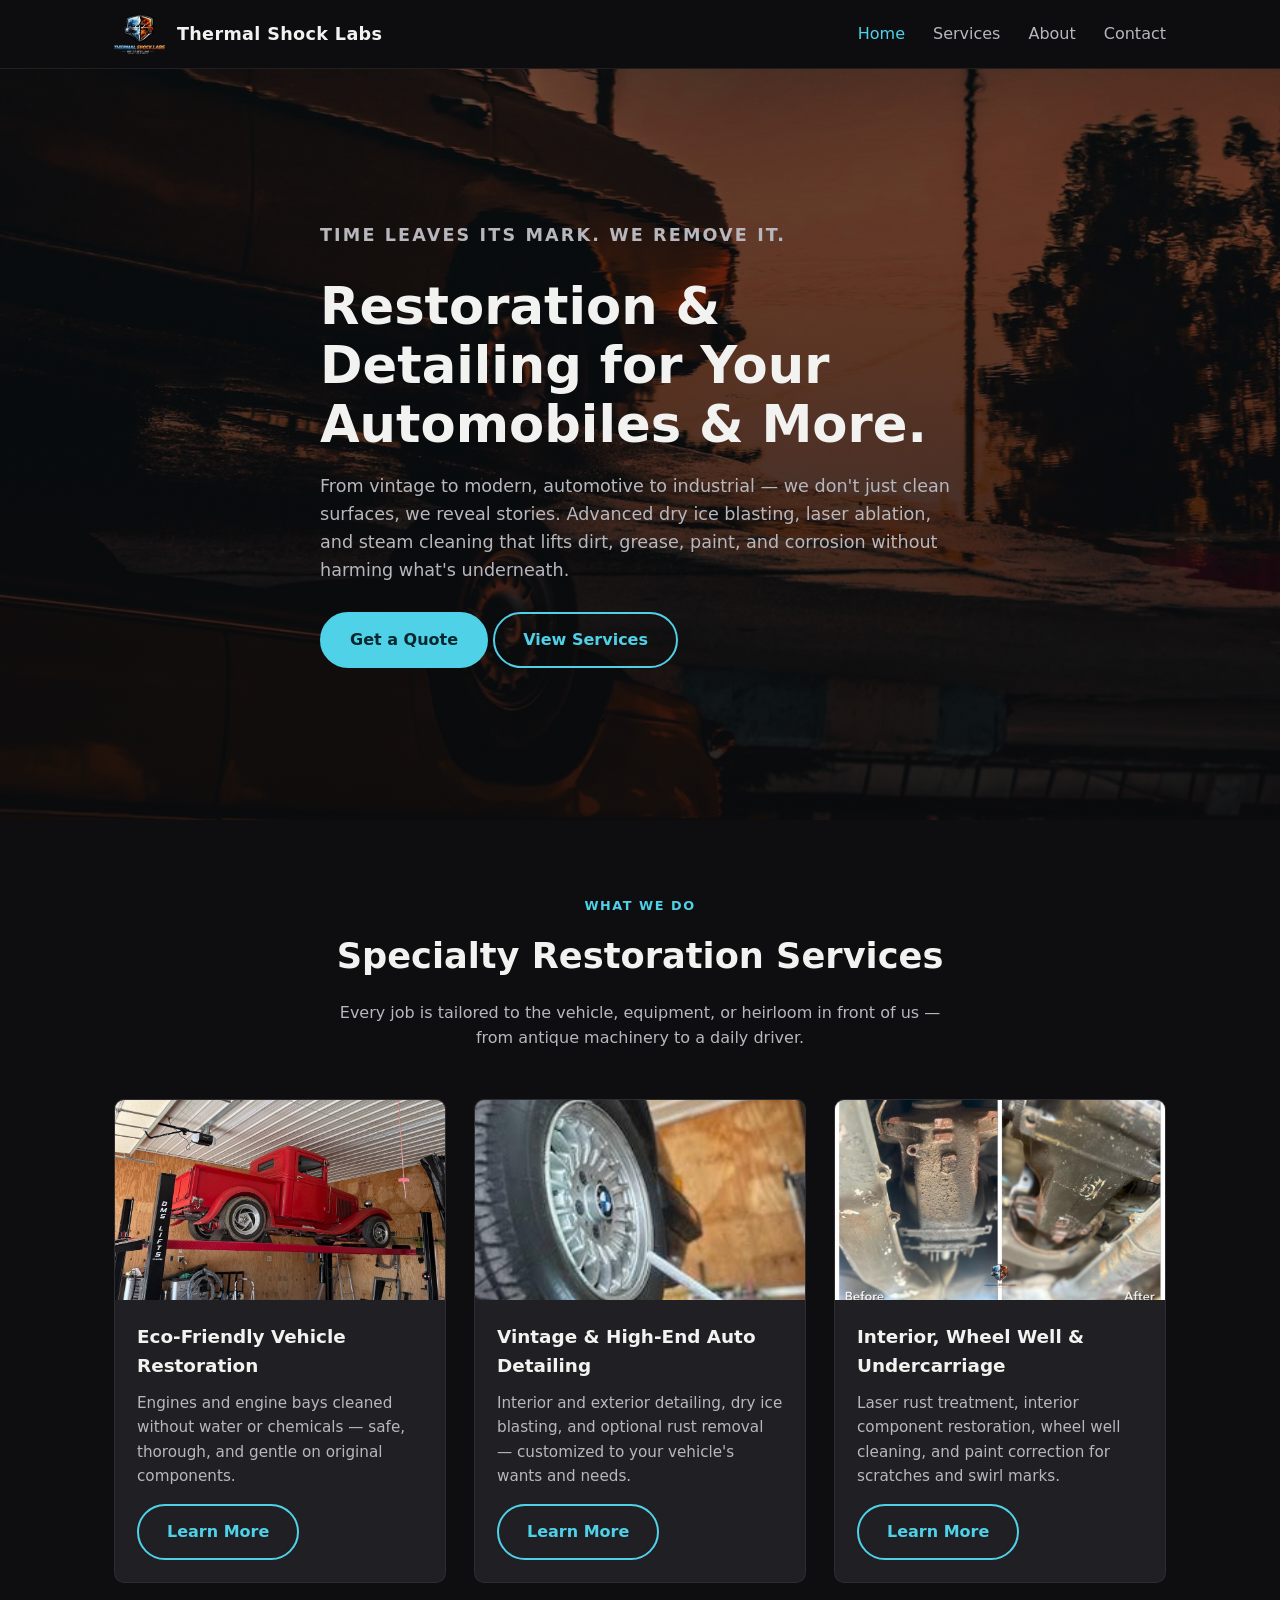
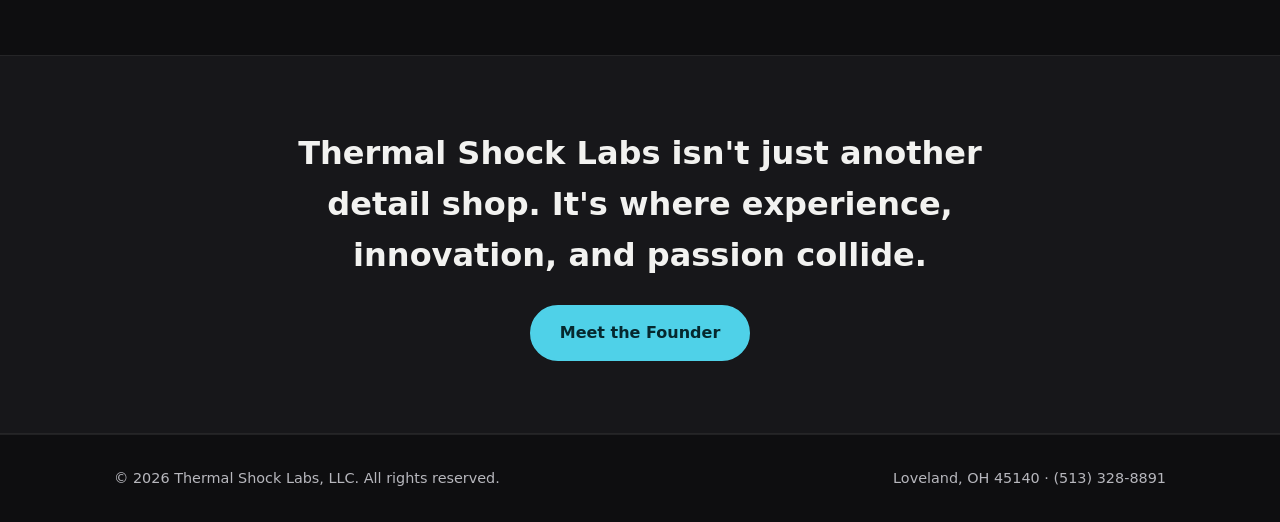
==== index.html @ bee341a7 "Rebuild Thermal Shock Labs site as static HTML/CSS/JS Ports content and photos from the original Squ" ====
<!DOCTYPE html>
<html lang="en">
<head>
  <meta charset="UTF-8" />
  <meta name="viewport" content="width=device-width, initial-scale=1.0" />
  <title>Thermal Shock Labs | Automotive Restoration &amp; Detailing</title>
  <meta name="description" content="Thermal Shock Labs offers eco-friendly dry ice blasting, laser ablation, and steam cleaning for automotive restoration and detailing in Loveland, OH." />
  <link rel="stylesheet" href="assets/css/styles.css" />
</head>
<body>
  <header class="site-header">
    <div class="container">
      <a class="brand" href="index.html">
        <img src="assets/images/logo.png" alt="Thermal Shock Labs logo" />
        Thermal Shock Labs
      </a>
      <nav class="nav-links">
        <a href="index.html">Home</a>
        <a href="services.html">Services</a>
        <a href="about.html">About</a>
        <a href="contact.html">Contact</a>
      </nav>
      <button class="nav-toggle" aria-label="Toggle navigation">&#9776;</button>
    </div>
  </header>

  <section class="hero" style="background-image: url('assets/images/hero.jpg');">
    <div class="container hero-content">
      <p class="hero-eyebrow">Time leaves its mark. We remove it.</p>
      <h1>Restoration &amp; Detailing for Your Automobiles &amp; More.</h1>
      <p>From vintage to modern, automotive to industrial — we don't just clean surfaces, we reveal stories. Advanced dry ice blasting, laser ablation, and steam cleaning that lifts dirt, grease, paint, and corrosion without harming what's underneath.</p>
      <a class="btn btn-primary" href="contact.html">Get a Quote</a>
      <a class="btn btn-outline" href="services.html">View Services</a>
    </div>
  </section>

  <section>
    <div class="container">
      <div class="section-heading">
        <span class="eyebrow">What We Do</span>
        <h2>Specialty Restoration Services</h2>
        <p>Every job is tailored to the vehicle, equipment, or heirloom in front of us — from antique machinery to a daily driver.</p>
      </div>
      <div class="services-grid">
        <article class="service-card">
          <img src="assets/images/service-eco-restoration.jpg" alt="Engine bay cleaned with dry ice blasting" />
          <div class="service-card-body">
            <h3>Eco-Friendly Vehicle Restoration</h3>
            <p>Engines and engine bays cleaned without water or chemicals — safe, thorough, and gentle on original components.</p>
            <a class="btn btn-outline" href="services.html">Learn More</a>
          </div>
        </article>
        <article class="service-card">
          <img src="assets/images/service-vintage-detailing.jpg" alt="Vintage car being detailed" />
          <div class="service-card-body">
            <h3>Vintage &amp; High-End Auto Detailing</h3>
            <p>Interior and exterior detailing, dry ice blasting, and optional rust removal — customized to your vehicle's wants and needs.</p>
            <a class="btn btn-outline" href="services.html">Learn More</a>
          </div>
        </article>
        <article class="service-card">
          <img src="assets/images/service-undercarriage.jpg" alt="Undercarriage and wheel well cleaning" />
          <div class="service-card-body">
            <h3>Interior, Wheel Well &amp; Undercarriage</h3>
            <p>Laser rust treatment, interior component restoration, wheel well cleaning, and paint correction for scratches and swirl marks.</p>
            <a class="btn btn-outline" href="services.html">Learn More</a>
          </div>
        </article>
      </div>
    </div>
  </section>

  <section class="callout">
    <div class="container">
      <h2>Thermal Shock Labs isn't just another detail shop. It's where experience, innovation, and passion collide.</h2>
      <a class="btn btn-primary" href="about.html">Meet the Founder</a>
    </div>
  </section>

  <footer class="site-footer">
    <div class="container">
      <span>&copy; 2026 Thermal Shock Labs, LLC. All rights reserved.</span>
      <span>Loveland, OH 45140 &middot; (513) 328-8891</span>
    </div>
  </footer>

  <script src="assets/js/script.js"></script>
</body>
</html>
---- assets/css/styles.css ----
:root {
  --color-bg: #0e0e10;
  --color-bg-alt: #17171a;
  --color-surface: #202024;
  --color-text: #f2f2f0;
  --color-text-muted: #b7b7bd;
  --color-accent: #4fd1e8;
  --color-accent-dark: #1c9cb5;
  --max-width: 1100px;
  --radius: 10px;
}

* { box-sizing: border-box; }

html { scroll-behavior: smooth; }

body {
  margin: 0;
  font-family: "Segoe UI", system-ui, -apple-system, sans-serif;
  background: var(--color-bg);
  color: var(--color-text);
  line-height: 1.6;
}

img { max-width: 100%; display: block; }

a { color: inherit; text-decoration: none; }

.container {
  max-width: var(--max-width);
  margin: 0 auto;
  padding: 0 24px;
}

/* Header */
.site-header {
  position: sticky;
  top: 0;
  z-index: 10;
  background: rgba(14, 14, 16, 0.9);
  backdrop-filter: blur(6px);
  border-bottom: 1px solid rgba(255,255,255,0.08);
}

.site-header .container {
  display: flex;
  align-items: center;
  justify-content: space-between;
  padding-top: 14px;
  padding-bottom: 14px;
}

.brand {
  display: flex;
  align-items: center;
  gap: 12px;
  font-weight: 700;
  font-size: 1.1rem;
  letter-spacing: 0.02em;
}

.brand img { height: 40px; width: auto; }

.nav-links {
  display: flex;
  gap: 28px;
  font-weight: 500;
}

.nav-links a {
  color: var(--color-text-muted);
  transition: color 0.15s ease;
}

.nav-links a:hover,
.nav-links a.active {
  color: var(--color-accent);
}

.nav-toggle {
  display: none;
  background: none;
  border: none;
  color: var(--color-text);
  font-size: 1.6rem;
  cursor: pointer;
}

/* Hero */
.hero {
  position: relative;
  min-height: 62vh;
  display: flex;
  align-items: center;
  background-size: cover;
  background-position: center;
  isolation: isolate;
}

.hero::before {
  content: "";
  position: absolute;
  inset: 0;
  background: linear-gradient(180deg, rgba(10,10,12,0.55) 0%, rgba(10,10,12,0.88) 100%);
  z-index: -1;
}

.hero-content { max-width: 640px; padding: 80px 0; }

.hero-eyebrow {
  color: var(--color-accent);
  text-transform: uppercase;
  letter-spacing: 0.12em;
  font-size: 0.85rem;
  font-weight: 600;
  margin-bottom: 14px;
}

.hero h1 {
  font-size: clamp(2rem, 5vw, 3.2rem);
  line-height: 1.15;
  margin: 0 0 18px;
}

.hero p {
  color: var(--color-text-muted);
  font-size: 1.1rem;
  margin: 0 0 28px;
}

/* Buttons */
.btn {
  display: inline-block;
  padding: 13px 28px;
  border-radius: 999px;
  font-weight: 600;
  border: 2px solid var(--color-accent);
  transition: background 0.15s ease, color 0.15s ease, transform 0.15s ease;
}

.btn-primary {
  background: var(--color-accent);
  color: #06282e;
}

.btn-primary:hover { background: var(--color-accent-dark); border-color: var(--color-accent-dark); transform: translateY(-1px); }

.btn-outline { color: var(--color-accent); }
.btn-outline:hover { background: var(--color-accent); color: #06282e; }

/* Sections */
section { padding: 72px 0; }

.section-heading { text-align: center; max-width: 640px; margin: 0 auto 48px; }

.section-heading .eyebrow {
  color: var(--color-accent);
  text-transform: uppercase;
  letter-spacing: 0.12em;
  font-size: 0.8rem;
  font-weight: 700;
}

.section-heading h2 { font-size: clamp(1.6rem, 3vw, 2.2rem); margin: 10px 0 12px; }

.section-heading p { color: var(--color-text-muted); }

/* Services grid */
.services-grid {
  display: grid;
  grid-template-columns: repeat(auto-fit, minmax(280px, 1fr));
  gap: 28px;
}

.service-card {
  background: var(--color-surface);
  border-radius: var(--radius);
  overflow: hidden;
  border: 1px solid rgba(255,255,255,0.06);
  transition: transform 0.2s ease, border-color 0.2s ease;
}

.service-card:hover { transform: translateY(-4px); border-color: var(--color-accent); }

.service-card img { height: 200px; width: 100%; object-fit: cover; }

.service-card-body { padding: 22px; }

.service-card-body h3 { margin: 0 0 10px; font-size: 1.15rem; }

.service-card-body p { color: var(--color-text-muted); font-size: 0.95rem; margin: 0 0 16px; }

.service-card-body ul {
  margin: 0 0 16px;
  padding-left: 18px;
  color: var(--color-text-muted);
  font-size: 0.92rem;
}

.service-card-body ul li { margin-bottom: 4px; }

/* About */
.about-grid {
  display: grid;
  grid-template-columns: 1fr 1fr;
  gap: 48px;
  align-items: center;
}

.about-grid img { border-radius: var(--radius); }

.about-grid blockquote {
  margin: 24px 0 0;
  padding-left: 18px;
  border-left: 3px solid var(--color-accent);
  color: var(--color-text-muted);
  font-style: italic;
}

/* Quote / callout band */
.callout {
  background: var(--color-bg-alt);
  border-top: 1px solid rgba(255,255,255,0.06);
  border-bottom: 1px solid rgba(255,255,255,0.06);
  text-align: center;
}

.callout h2 { font-size: clamp(1.4rem, 3vw, 2rem); max-width: 760px; margin: 0 auto 24px; }

/* Contact */
.contact-card {
  background: var(--color-surface);
  border-radius: var(--radius);
  padding: 40px;
  max-width: 560px;
  margin: 0 auto;
  text-align: center;
  border: 1px solid rgba(255,255,255,0.06);
}

.contact-list {
  list-style: none;
  padding: 0;
  margin: 24px 0 0;
  display: flex;
  flex-direction: column;
  gap: 14px;
}

.contact-list a { color: var(--color-accent); font-weight: 600; }

/* Footer */
.site-footer {
  border-top: 1px solid rgba(255,255,255,0.08);
  padding: 32px 0;
  color: var(--color-text-muted);
  font-size: 0.9rem;
}

.site-footer .container {
  display: flex;
  flex-wrap: wrap;
  gap: 12px;
  align-items: center;
  justify-content: space-between;
}

@media (max-width: 720px) {
  .nav-links {
    position: absolute;
    top: 100%;
    left: 0;
    right: 0;
    background: var(--color-bg);
    flex-direction: column;
    padding: 20px 24px;
    border-bottom: 1px solid rgba(255,255,255,0.08);
    display: none;
  }
  .nav-links.open { display: flex; }
  .nav-toggle { display: block; }
  .about-grid { grid-template-columns: 1fr; }
}
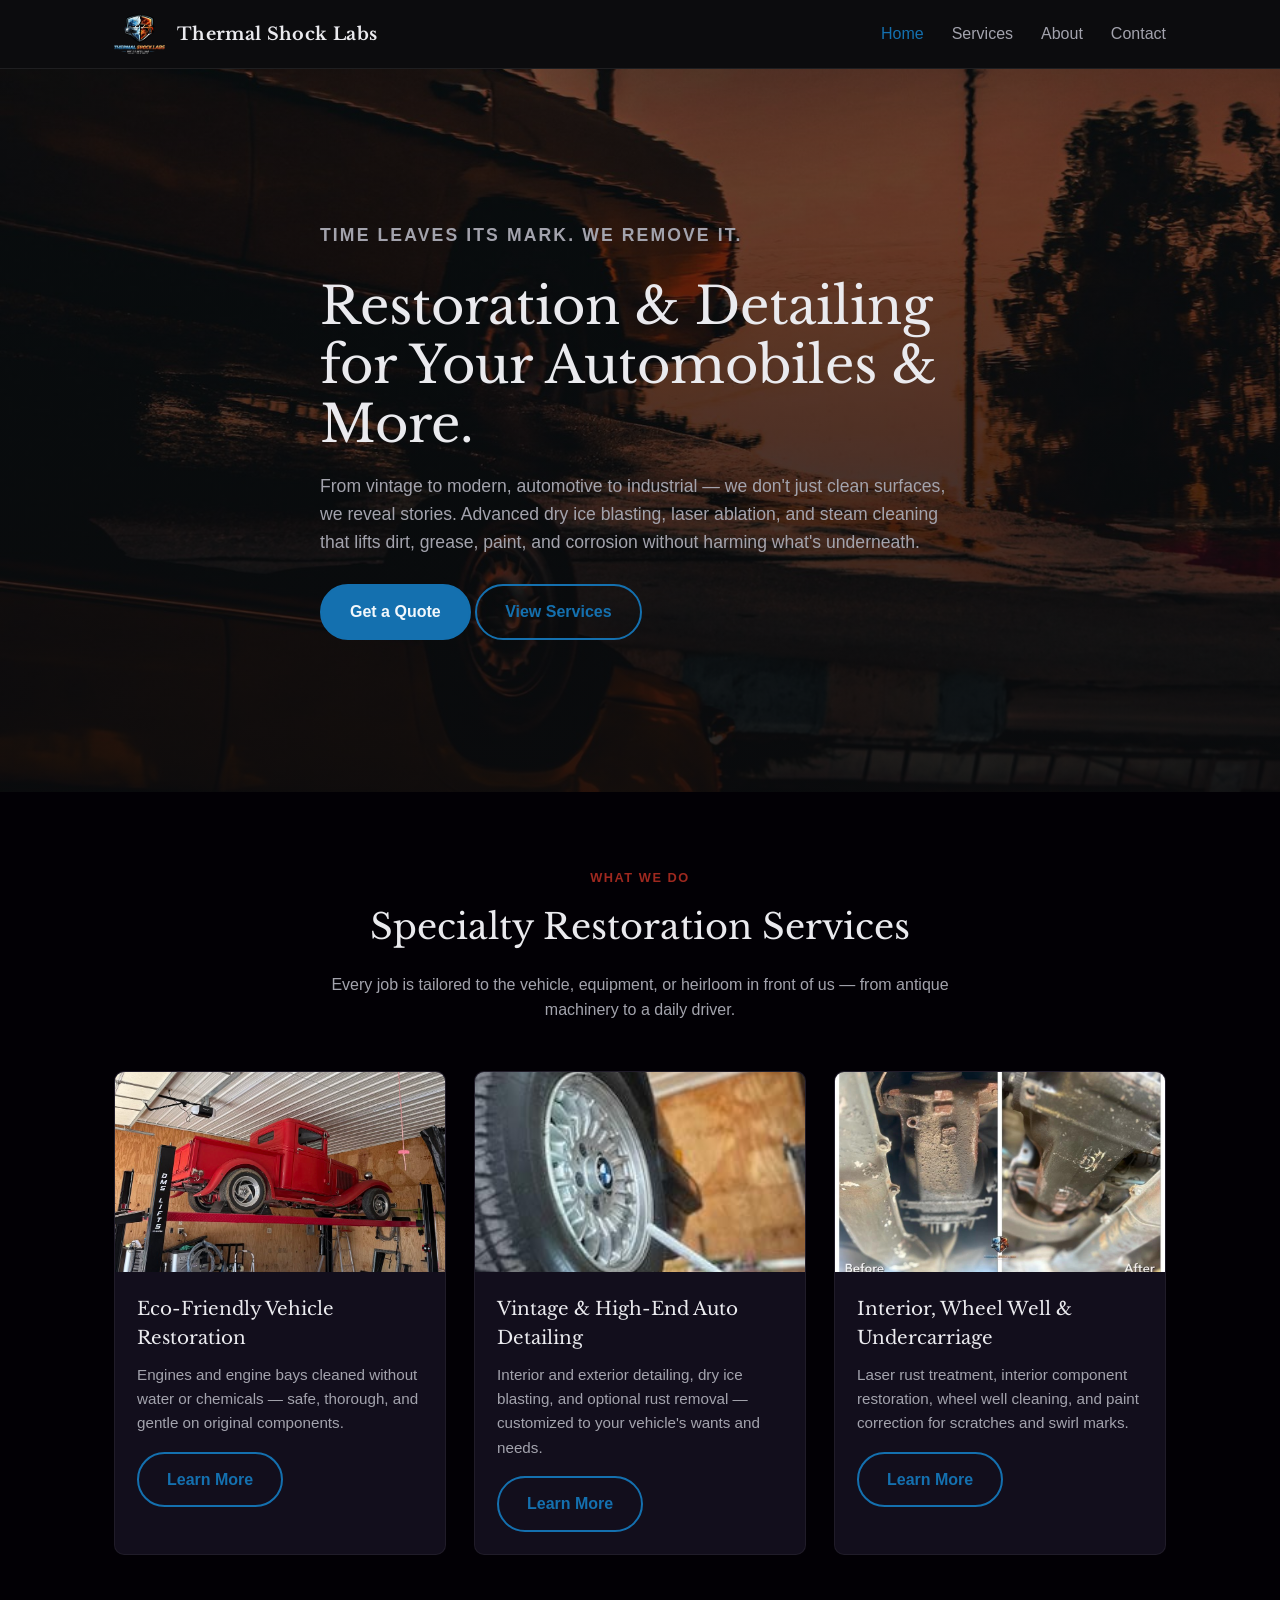
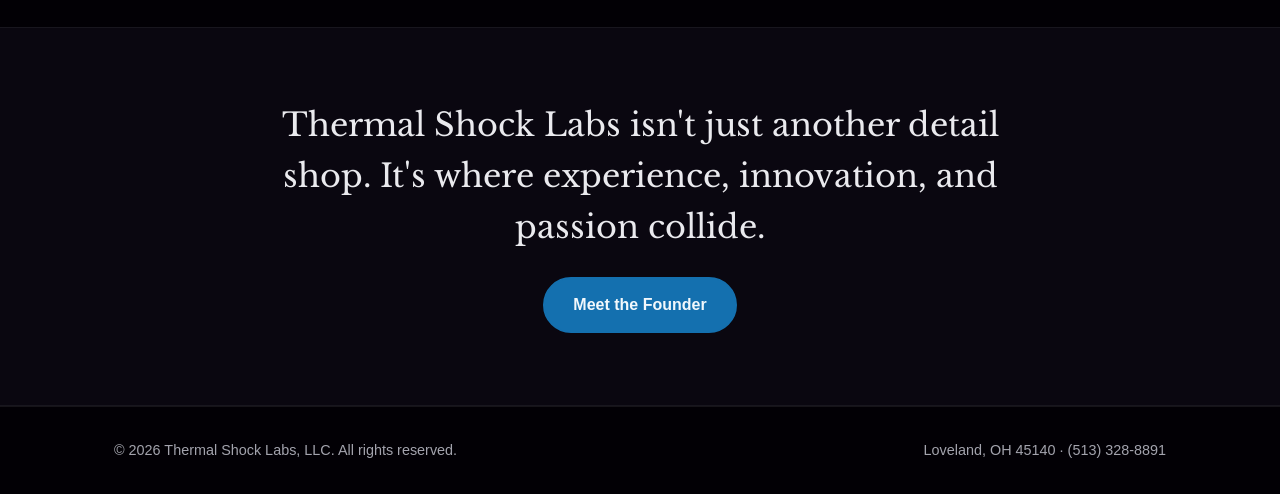
==== commit 3d67e5b2: "Use real site colors/fonts and fix mislabeled About photo Pulled the actual color/font values out of" ====
--- a/index.html
+++ b/index.html
@@ -5,6 +5,9 @@
   <meta name="viewport" content="width=device-width, initial-scale=1.0" />
   <title>Thermal Shock Labs | Automotive Restoration &amp; Detailing</title>
   <meta name="description" content="Thermal Shock Labs offers eco-friendly dry ice blasting, laser ablation, and steam cleaning for automotive restoration and detailing in Loveland, OH." />
+  <link rel="preconnect" href="https://fonts.googleapis.com" />
+  <link rel="preconnect" href="https://fonts.gstatic.com" crossorigin />
+  <link href="https://fonts.googleapis.com/css2?family=Libre+Baskerville:ital,wght@0,400;0,700;1,400&display=swap" rel="stylesheet" />
   <link rel="stylesheet" href="assets/css/styles.css" />
 </head>
 <body>
--- a/assets/css/styles.css
+++ b/assets/css/styles.css
@@ -1,11 +1,14 @@
 :root {
-  --color-bg: #0e0e10;
-  --color-bg-alt: #17171a;
-  --color-surface: #202024;
-  --color-text: #f2f2f0;
-  --color-text-muted: #b7b7bd;
-  --color-accent: #4fd1e8;
-  --color-accent-dark: #1c9cb5;
+  --color-bg: #020005;
+  --color-bg-alt: #0a0710;
+  --color-surface: #120e1c;
+  --color-text: #eaeaee;
+  --color-text-muted: #a3a3ad;
+  --color-accent: #1470af;
+  --color-accent-dark: #0c3f6f;
+  --color-heat: #9e281f;
+  --font-heading: "Libre Baskerville", Georgia, "Times New Roman", serif;
+  --font-body: "Helvetica Neue", Helvetica, Arial, sans-serif;
   --max-width: 1100px;
   --radius: 10px;
 }
@@ -16,10 +19,15 @@
 
 body {
   margin: 0;
-  font-family: "Segoe UI", system-ui, -apple-system, sans-serif;
+  font-family: var(--font-body);
   background: var(--color-bg);
   color: var(--color-text);
   line-height: 1.6;
+}
+
+h1, h2, h3, .brand {
+  font-family: var(--font-heading);
+  font-weight: 400;
 }
 
 img { max-width: 100%; display: block; }
@@ -108,7 +116,7 @@
 .hero-content { max-width: 640px; padding: 80px 0; }
 
 .hero-eyebrow {
-  color: var(--color-accent);
+  color: var(--color-heat);
   text-transform: uppercase;
   letter-spacing: 0.12em;
   font-size: 0.85rem;
@@ -140,13 +148,13 @@
 
 .btn-primary {
   background: var(--color-accent);
-  color: #06282e;
+  color: #f2f8fc;
 }
 
 .btn-primary:hover { background: var(--color-accent-dark); border-color: var(--color-accent-dark); transform: translateY(-1px); }
 
 .btn-outline { color: var(--color-accent); }
-.btn-outline:hover { background: var(--color-accent); color: #06282e; }
+.btn-outline:hover { background: var(--color-accent); color: #f2f8fc; }
 
 /* Sections */
 section { padding: 72px 0; }
@@ -154,7 +162,7 @@
 .section-heading { text-align: center; max-width: 640px; margin: 0 auto 48px; }
 
 .section-heading .eyebrow {
-  color: var(--color-accent);
+  color: var(--color-heat);
   text-transform: uppercase;
   letter-spacing: 0.12em;
   font-size: 0.8rem;
@@ -212,7 +220,7 @@
 .about-grid blockquote {
   margin: 24px 0 0;
   padding-left: 18px;
-  border-left: 3px solid var(--color-accent);
+  border-left: 3px solid var(--color-heat);
   color: var(--color-text-muted);
   font-style: italic;
 }
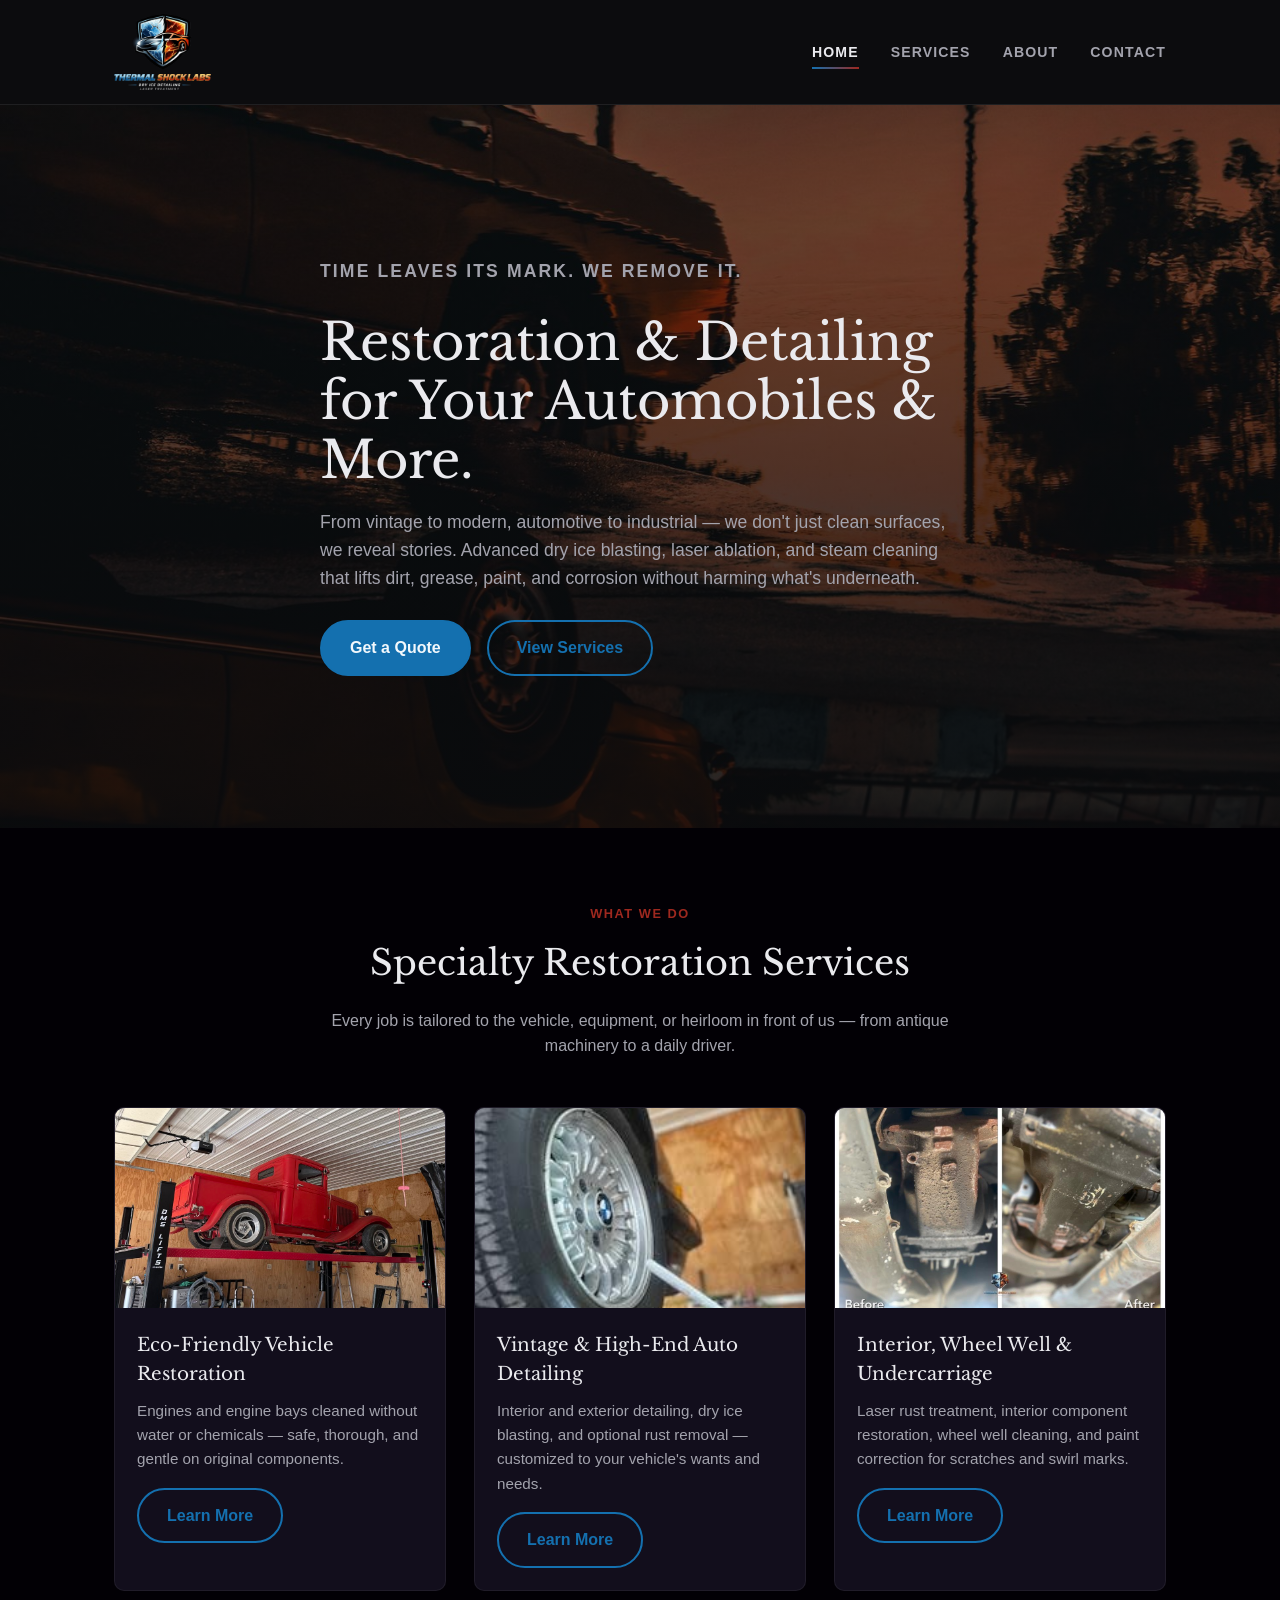
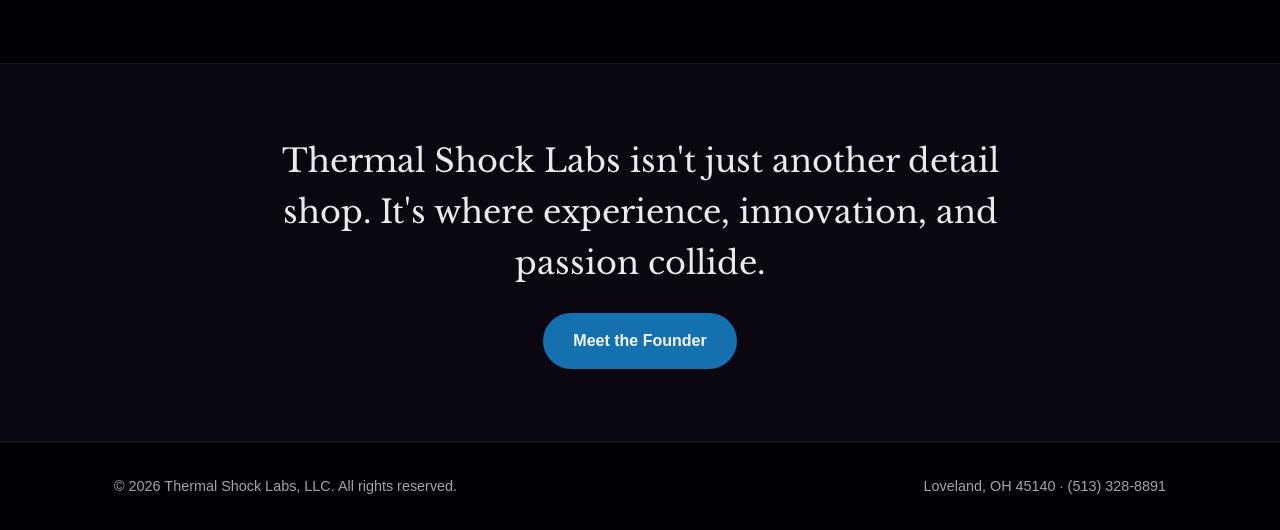
==== commit 3fe1c560: "Bigger logo, styled nav, single-row services, mobile polish Logo already contains the brand name/tag" ====
--- a/index.html
+++ b/index.html
@@ -14,8 +14,7 @@
   <header class="site-header">
     <div class="container">
       <a class="brand" href="index.html">
-        <img src="assets/images/logo.png" alt="Thermal Shock Labs logo" />
-        Thermal Shock Labs
+        <img src="assets/images/logo.png" alt="Thermal Shock Labs — Dry Ice Detailing &amp; Laser Treatment" />
       </a>
       <nav class="nav-links">
         <a href="index.html">Home</a>
@@ -32,8 +31,10 @@
       <p class="hero-eyebrow">Time leaves its mark. We remove it.</p>
       <h1>Restoration &amp; Detailing for Your Automobiles &amp; More.</h1>
       <p>From vintage to modern, automotive to industrial — we don't just clean surfaces, we reveal stories. Advanced dry ice blasting, laser ablation, and steam cleaning that lifts dirt, grease, paint, and corrosion without harming what's underneath.</p>
-      <a class="btn btn-primary" href="contact.html">Get a Quote</a>
-      <a class="btn btn-outline" href="services.html">View Services</a>
+      <div class="hero-actions">
+        <a class="btn btn-primary" href="contact.html">Get a Quote</a>
+        <a class="btn btn-outline" href="services.html">View Services</a>
+      </div>
     </div>
   </section>
 
--- a/assets/css/styles.css
+++ b/assets/css/styles.css
@@ -25,9 +25,21 @@
   line-height: 1.6;
 }
 
-h1, h2, h3, .brand {
+h1, h2, h3 {
   font-family: var(--font-heading);
   font-weight: 400;
+}
+
+.sr-only {
+  position: absolute;
+  width: 1px;
+  height: 1px;
+  padding: 0;
+  margin: -1px;
+  overflow: hidden;
+  clip: rect(0, 0, 0, 0);
+  white-space: nowrap;
+  border: 0;
 }
 
 img { max-width: 100%; display: block; }
@@ -61,28 +73,52 @@
 .brand {
   display: flex;
   align-items: center;
-  gap: 12px;
+}
+
+.brand img {
+  height: 76px;
+  width: auto;
+  transition: transform 0.2s ease;
+}
+
+.brand:hover img { transform: scale(1.03); }
+
+.nav-links {
+  display: flex;
+  gap: 32px;
   font-weight: 700;
-  font-size: 1.1rem;
-  letter-spacing: 0.02em;
-}
-
-.brand img { height: 40px; width: auto; }
-
-.nav-links {
-  display: flex;
-  gap: 28px;
-  font-weight: 500;
 }
 
 .nav-links a {
-  color: var(--color-text-muted);
-  transition: color 0.15s ease;
+  position: relative;
+  display: inline-block;
+  padding: 6px 0;
+  color: var(--color-text-muted);
+  text-transform: uppercase;
+  font-size: 0.88rem;
+  letter-spacing: 0.08em;
+  transition: color 0.2s ease;
+}
+
+.nav-links a::after {
+  content: "";
+  position: absolute;
+  left: 0;
+  bottom: 0;
+  height: 2px;
+  width: 0;
+  background: linear-gradient(90deg, var(--color-accent), var(--color-heat));
+  transition: width 0.25s ease;
 }
 
 .nav-links a:hover,
 .nav-links a.active {
-  color: var(--color-accent);
+  color: var(--color-text);
+}
+
+.nav-links a:hover::after,
+.nav-links a.active::after {
+  width: 100%;
 }
 
 .nav-toggle {
@@ -134,6 +170,12 @@
   color: var(--color-text-muted);
   font-size: 1.1rem;
   margin: 0 0 28px;
+}
+
+.hero-actions {
+  display: flex;
+  flex-wrap: wrap;
+  gap: 16px;
 }
 
 /* Buttons */
@@ -178,6 +220,16 @@
   display: grid;
   grid-template-columns: repeat(auto-fit, minmax(280px, 1fr));
   gap: 28px;
+}
+
+/* Services page: force all cards into one row on wide screens */
+.services-grid--full {
+  grid-template-columns: repeat(2, 1fr);
+  gap: 24px;
+}
+
+@media (min-width: 900px) {
+  .services-grid--full { grid-template-columns: repeat(4, 1fr); }
 }
 
 .service-card {
@@ -274,6 +326,8 @@
 }
 
 @media (max-width: 720px) {
+  .brand img { height: 56px; }
+
   .nav-links {
     position: absolute;
     top: 100%;
@@ -281,11 +335,28 @@
     right: 0;
     background: var(--color-bg);
     flex-direction: column;
-    padding: 20px 24px;
+    gap: 4px;
+    padding: 12px 24px 20px;
     border-bottom: 1px solid rgba(255,255,255,0.08);
     display: none;
   }
+  .nav-links a { padding: 10px 0; }
   .nav-links.open { display: flex; }
   .nav-toggle { display: block; }
-  .about-grid { grid-template-columns: 1fr; }
-}
+
+  section { padding: 48px 0; }
+
+  .hero { min-height: 52vh; }
+  .hero-content { padding: 48px 0; }
+
+  .about-grid { grid-template-columns: 1fr; gap: 28px; }
+
+  .services-grid--full { grid-template-columns: 1fr; }
+
+  .contact-card { padding: 28px 22px; }
+}
+
+@media (max-width: 420px) {
+  .brand img { height: 48px; }
+  .btn { padding: 12px 22px; font-size: 0.95rem; }
+}
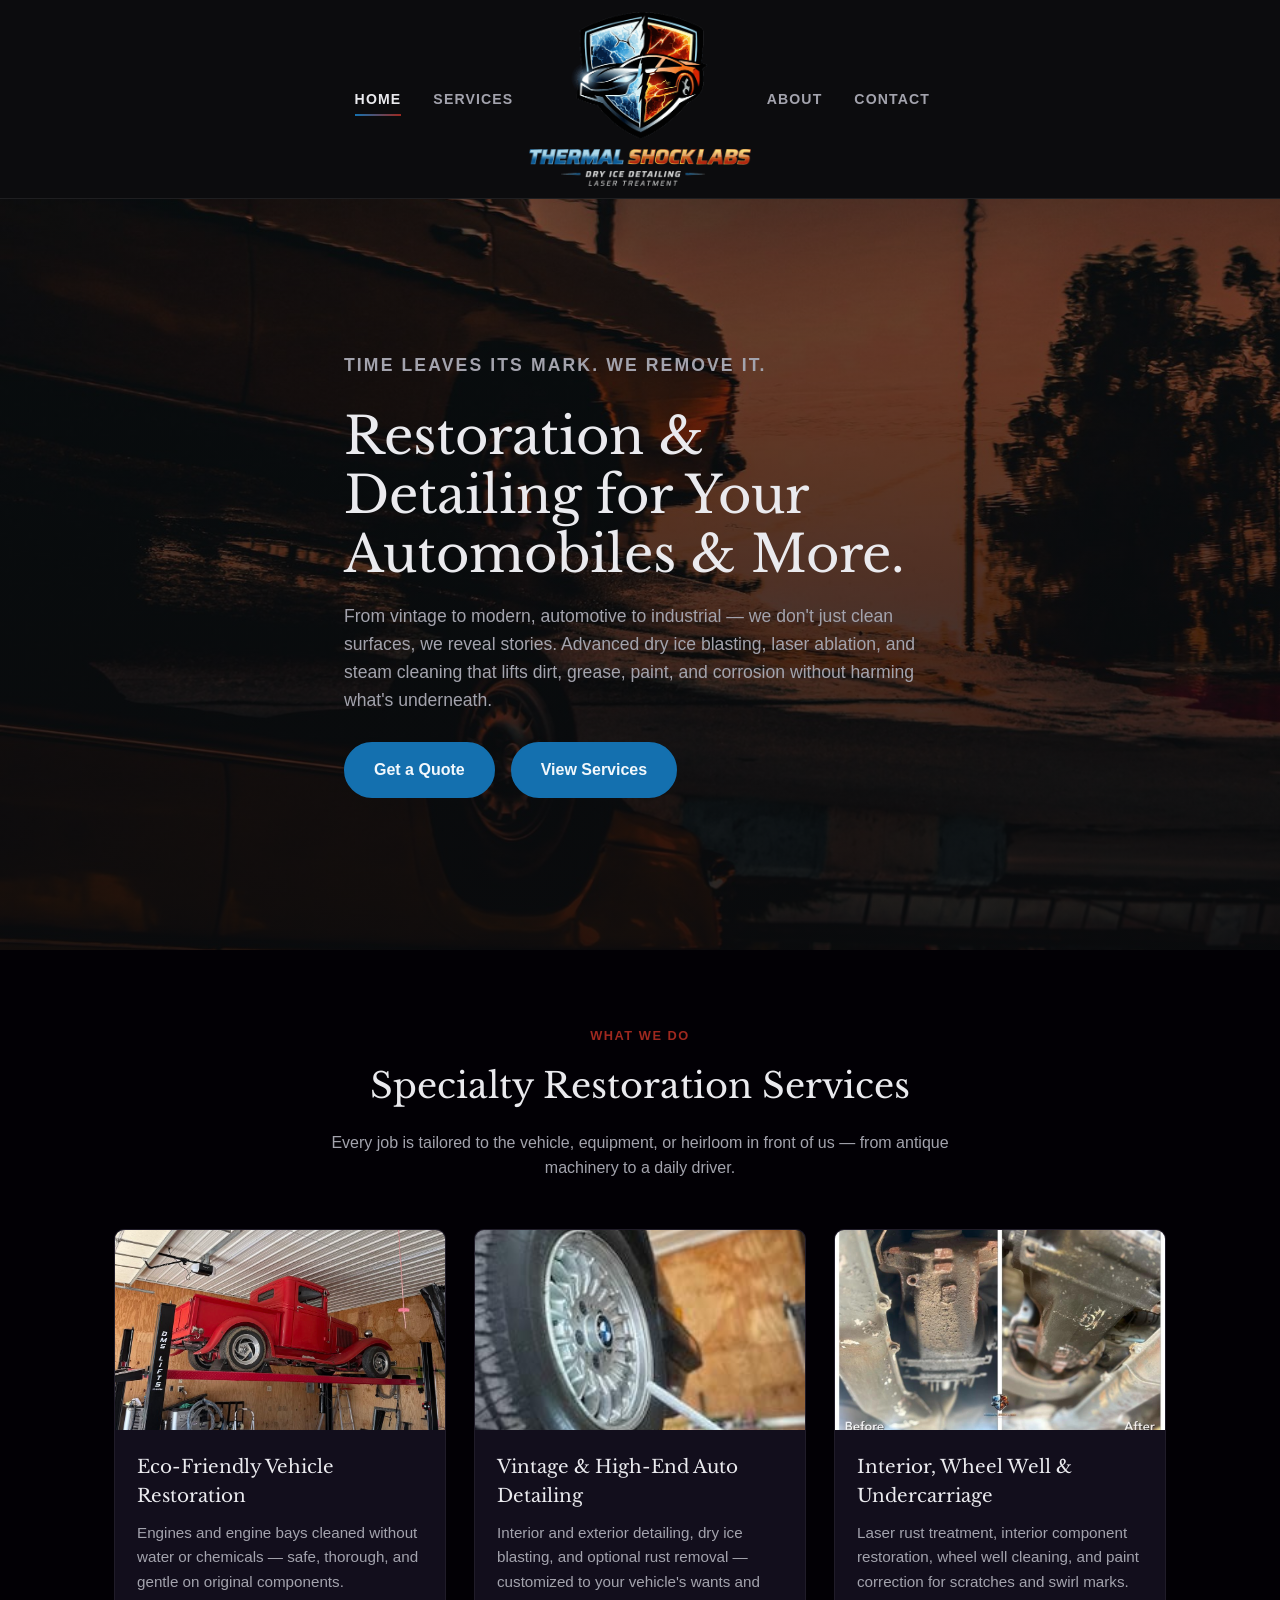
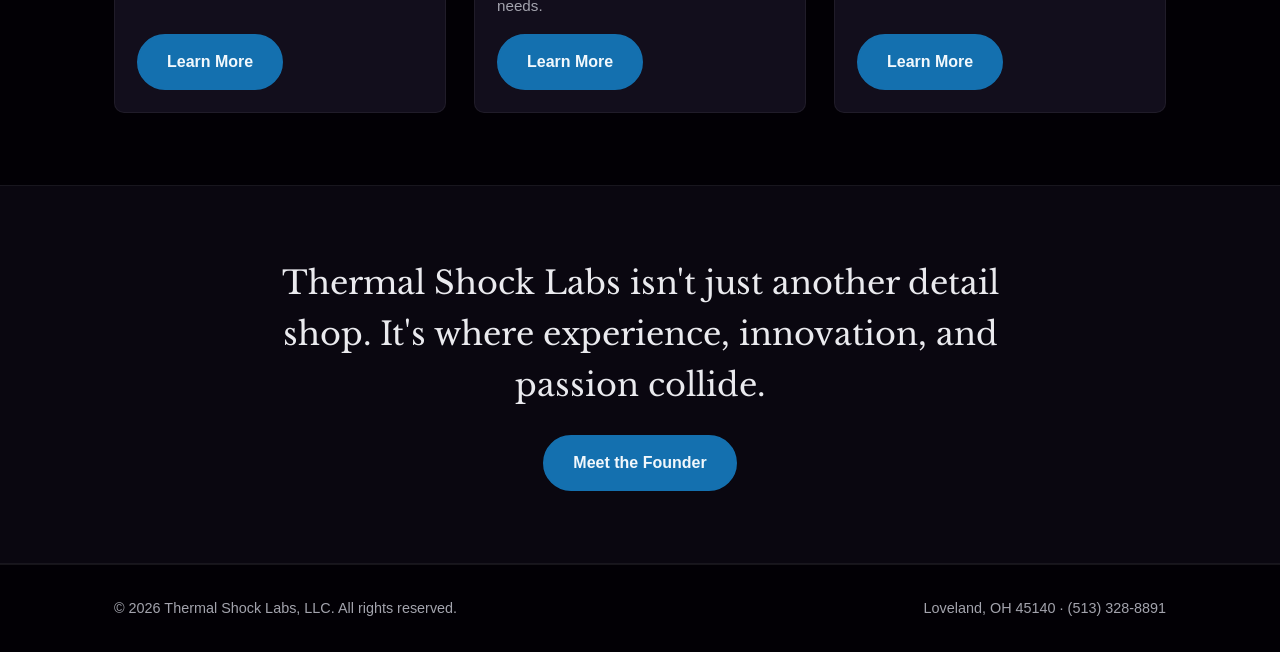
==== commit 853f9320: "Center logo with nav flanking on either side, bigger on mobile Split nav into left (Home, Services) " ====
--- a/index.html
+++ b/index.html
@@ -13,16 +13,28 @@
 <body>
   <header class="site-header">
     <div class="container">
+      <nav class="nav-links nav-side nav-left">
+        <a href="index.html">Home</a>
+        <a href="services.html">Services</a>
+      </nav>
+
       <a class="brand" href="index.html">
         <img src="assets/images/logo.png" alt="Thermal Shock Labs — Dry Ice Detailing &amp; Laser Treatment" />
       </a>
-      <nav class="nav-links">
+
+      <nav class="nav-links nav-side nav-right">
+        <a href="about.html">About</a>
+        <a href="contact.html">Contact</a>
+      </nav>
+
+      <button class="nav-toggle" aria-label="Toggle navigation">&#9776;</button>
+
+      <nav class="nav-links nav-mobile">
         <a href="index.html">Home</a>
         <a href="services.html">Services</a>
         <a href="about.html">About</a>
         <a href="contact.html">Contact</a>
       </nav>
-      <button class="nav-toggle" aria-label="Toggle navigation">&#9776;</button>
     </div>
   </header>
 
--- a/assets/css/styles.css
+++ b/assets/css/styles.css
@@ -63,31 +63,41 @@
 }
 
 .site-header .container {
-  display: flex;
-  align-items: center;
-  justify-content: space-between;
-  padding-top: 14px;
-  padding-bottom: 14px;
+  display: grid;
+  grid-template-columns: 1fr auto 1fr;
+  align-items: center;
+  column-gap: 16px;
+  padding-top: 4px;
+  padding-bottom: 4px;
+  position: relative;
 }
 
 .brand {
   display: flex;
   align-items: center;
+  grid-column: 2;
+  justify-self: center;
 }
 
 .brand img {
-  height: 76px;
+  height: 190px;
   width: auto;
+  padding: 8px 0;
   transition: transform 0.2s ease;
 }
 
 .brand:hover img { transform: scale(1.03); }
+
+.nav-side.nav-left { grid-column: 1; justify-self: end; }
+.nav-side.nav-right { grid-column: 3; justify-self: start; }
 
 .nav-links {
   display: flex;
   gap: 32px;
   font-weight: 700;
 }
+
+.nav-mobile { display: none; }
 
 .nav-links a {
   position: relative;
@@ -122,6 +132,8 @@
 }
 
 .nav-toggle {
+  grid-column: 3;
+  justify-self: end;
   display: none;
   background: none;
   border: none;
@@ -149,7 +161,7 @@
   z-index: -1;
 }
 
-.hero-content { max-width: 640px; padding: 80px 0; }
+.hero-content { max-width: 640px; padding-top: 80px; padding-bottom: 80px; }
 
 .hero-eyebrow {
   color: var(--color-heat);
@@ -188,15 +200,18 @@
   transition: background 0.15s ease, color 0.15s ease, transform 0.15s ease;
 }
 
-.btn-primary {
+.btn-primary,
+.btn-outline {
   background: var(--color-accent);
   color: #f2f8fc;
 }
 
-.btn-primary:hover { background: var(--color-accent-dark); border-color: var(--color-accent-dark); transform: translateY(-1px); }
-
-.btn-outline { color: var(--color-accent); }
-.btn-outline:hover { background: var(--color-accent); color: #f2f8fc; }
+.btn-primary:hover,
+.btn-outline:hover {
+  background: var(--color-accent-dark);
+  border-color: var(--color-accent-dark);
+  transform: translateY(-1px);
+}
 
 /* Sections */
 section { padding: 72px 0; }
@@ -238,13 +253,22 @@
   overflow: hidden;
   border: 1px solid rgba(255,255,255,0.06);
   transition: transform 0.2s ease, border-color 0.2s ease;
+  display: flex;
+  flex-direction: column;
 }
 
 .service-card:hover { transform: translateY(-4px); border-color: var(--color-accent); }
 
 .service-card img { height: 200px; width: 100%; object-fit: cover; }
 
-.service-card-body { padding: 22px; }
+.service-card-body {
+  padding: 22px;
+  display: flex;
+  flex-direction: column;
+  flex: 1;
+}
+
+.service-card-body .btn { margin-top: auto; align-self: flex-start; }
 
 .service-card-body h3 { margin: 0 0 10px; font-size: 1.15rem; }
 
@@ -325,10 +349,17 @@
   justify-content: space-between;
 }
 
+@media (max-width: 900px) {
+  .brand img { height: 130px; }
+}
+
 @media (max-width: 720px) {
-  .brand img { height: 56px; }
-
-  .nav-links {
+  .brand img { height: 118px; padding: 10px 0; }
+
+  .nav-side { display: none; }
+  .nav-toggle { display: block; }
+
+  .nav-mobile {
     position: absolute;
     top: 100%;
     left: 0;
@@ -338,25 +369,28 @@
     gap: 4px;
     padding: 12px 24px 20px;
     border-bottom: 1px solid rgba(255,255,255,0.08);
-    display: none;
   }
-  .nav-links a { padding: 10px 0; }
-  .nav-links.open { display: flex; }
-  .nav-toggle { display: block; }
+  .nav-mobile a { padding: 10px 0; }
+  .nav-mobile.open { display: flex; }
 
   section { padding: 48px 0; }
 
   .hero { min-height: 52vh; }
-  .hero-content { padding: 48px 0; }
+  .hero-content { padding-top: 48px; padding-bottom: 48px; }
 
   .about-grid { grid-template-columns: 1fr; gap: 28px; }
 
   .services-grid--full { grid-template-columns: 1fr; }
 
   .contact-card { padding: 28px 22px; }
+
+  .site-footer .container {
+    flex-direction: column;
+    text-align: center;
+  }
 }
 
 @media (max-width: 420px) {
-  .brand img { height: 48px; }
+  .brand img { height: 92px; }
   .btn { padding: 12px 22px; font-size: 0.95rem; }
 }
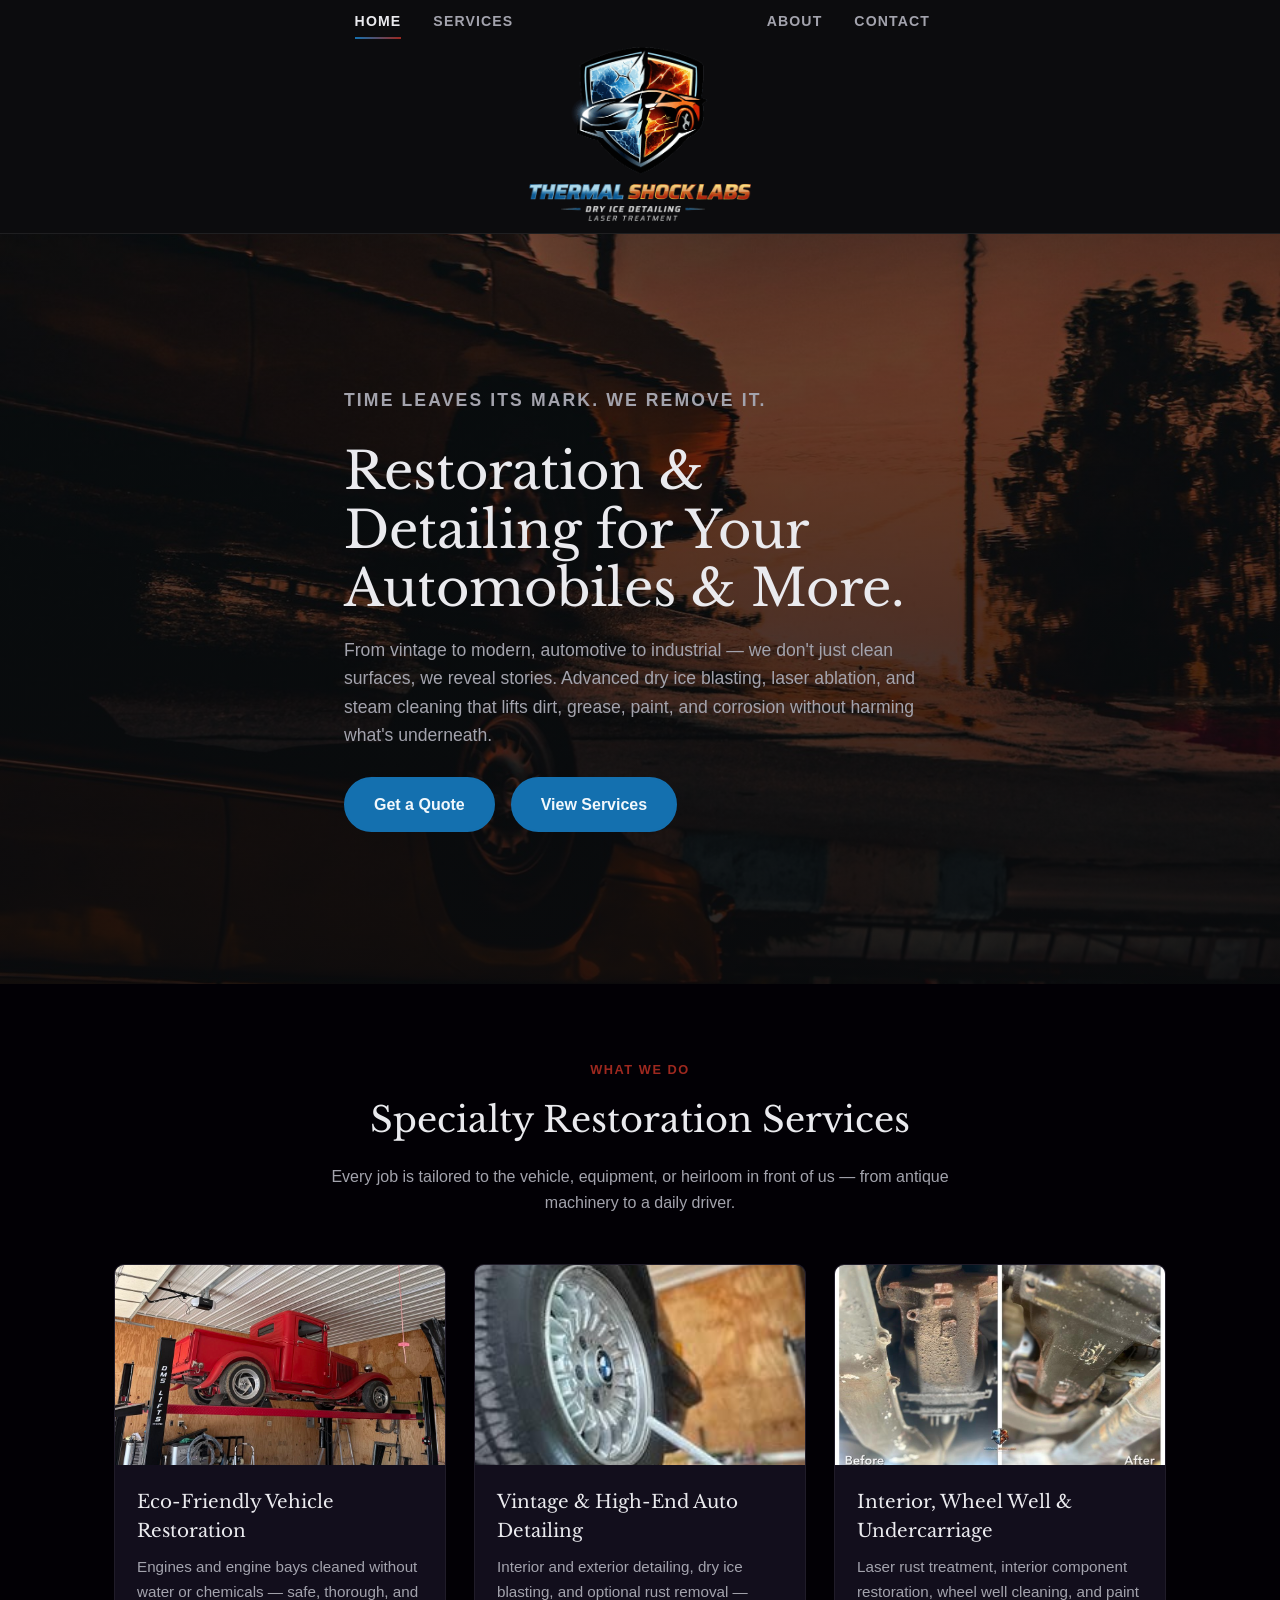
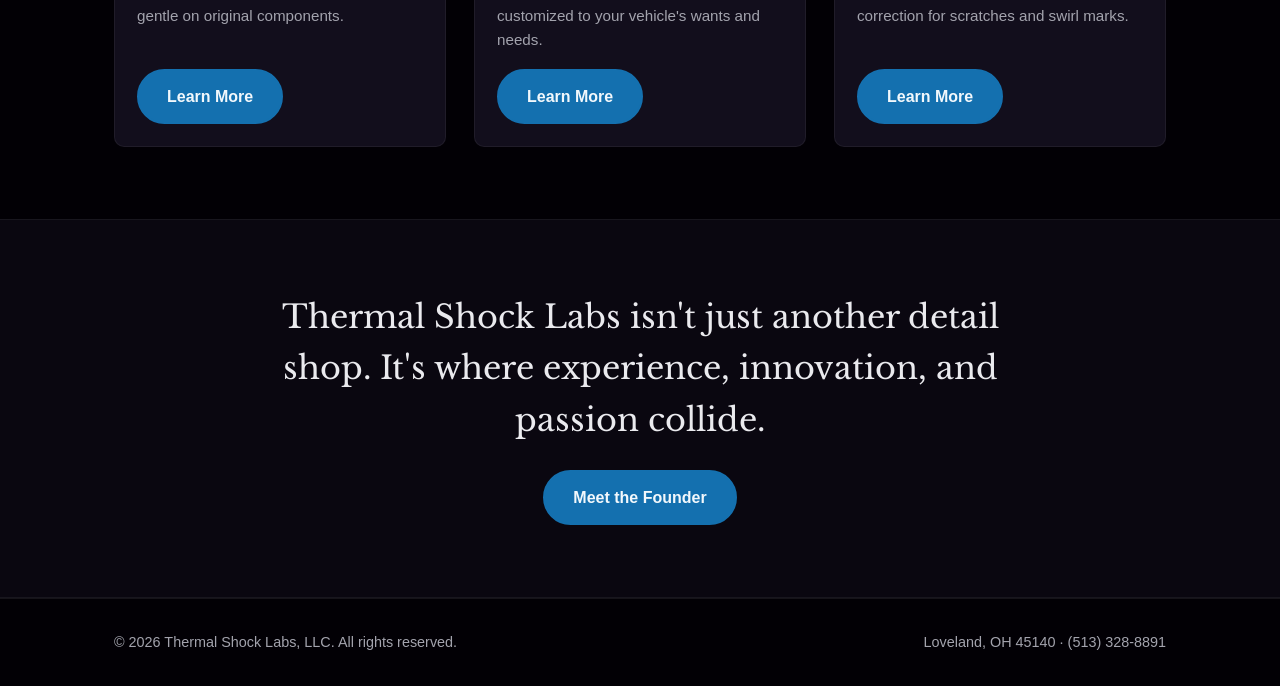
==== commit 75e40dec: "Remove duplicate nav links, use display:contents wrapper instead Previously each nav link existed tw" ====
--- a/index.html
+++ b/index.html
@@ -13,28 +13,22 @@
 <body>
   <header class="site-header">
     <div class="container">
-      <nav class="nav-links nav-side nav-left">
-        <a href="index.html">Home</a>
-        <a href="services.html">Services</a>
-      </nav>
+      <div class="nav-wrap">
+        <nav class="nav-links nav-side nav-left">
+          <a href="index.html">Home</a>
+          <a href="services.html">Services</a>
+        </nav>
+        <nav class="nav-links nav-side nav-right">
+          <a href="about.html">About</a>
+          <a href="contact.html">Contact</a>
+        </nav>
+      </div>
 
       <a class="brand" href="index.html">
         <img src="assets/images/logo.png" alt="Thermal Shock Labs — Dry Ice Detailing &amp; Laser Treatment" />
       </a>
 
-      <nav class="nav-links nav-side nav-right">
-        <a href="about.html">About</a>
-        <a href="contact.html">Contact</a>
-      </nav>
-
       <button class="nav-toggle" aria-label="Toggle navigation">&#9776;</button>
-
-      <nav class="nav-links nav-mobile">
-        <a href="index.html">Home</a>
-        <a href="services.html">Services</a>
-        <a href="about.html">About</a>
-        <a href="contact.html">Contact</a>
-      </nav>
     </div>
   </header>
 
--- a/assets/css/styles.css
+++ b/assets/css/styles.css
@@ -88,6 +88,8 @@
 
 .brand:hover img { transform: scale(1.03); }
 
+.nav-wrap { display: contents; }
+
 .nav-side.nav-left { grid-column: 1; justify-self: end; }
 .nav-side.nav-right { grid-column: 3; justify-self: start; }
 
@@ -96,8 +98,6 @@
   gap: 32px;
   font-weight: 700;
 }
-
-.nav-mobile { display: none; }
 
 .nav-links a {
   position: relative;
@@ -356,10 +356,10 @@
 @media (max-width: 720px) {
   .brand img { height: 118px; padding: 10px 0; }
 
-  .nav-side { display: none; }
   .nav-toggle { display: block; }
 
-  .nav-mobile {
+  .nav-wrap {
+    display: none;
     position: absolute;
     top: 100%;
     left: 0;
@@ -370,8 +370,14 @@
     padding: 12px 24px 20px;
     border-bottom: 1px solid rgba(255,255,255,0.08);
   }
-  .nav-mobile a { padding: 10px 0; }
-  .nav-mobile.open { display: flex; }
+  .nav-wrap.open { display: flex; }
+
+  .nav-side {
+    display: flex;
+    flex-direction: column;
+    gap: 4px;
+  }
+  .nav-side a { padding: 10px 0; }
 
   section { padding: 48px 0; }
 
